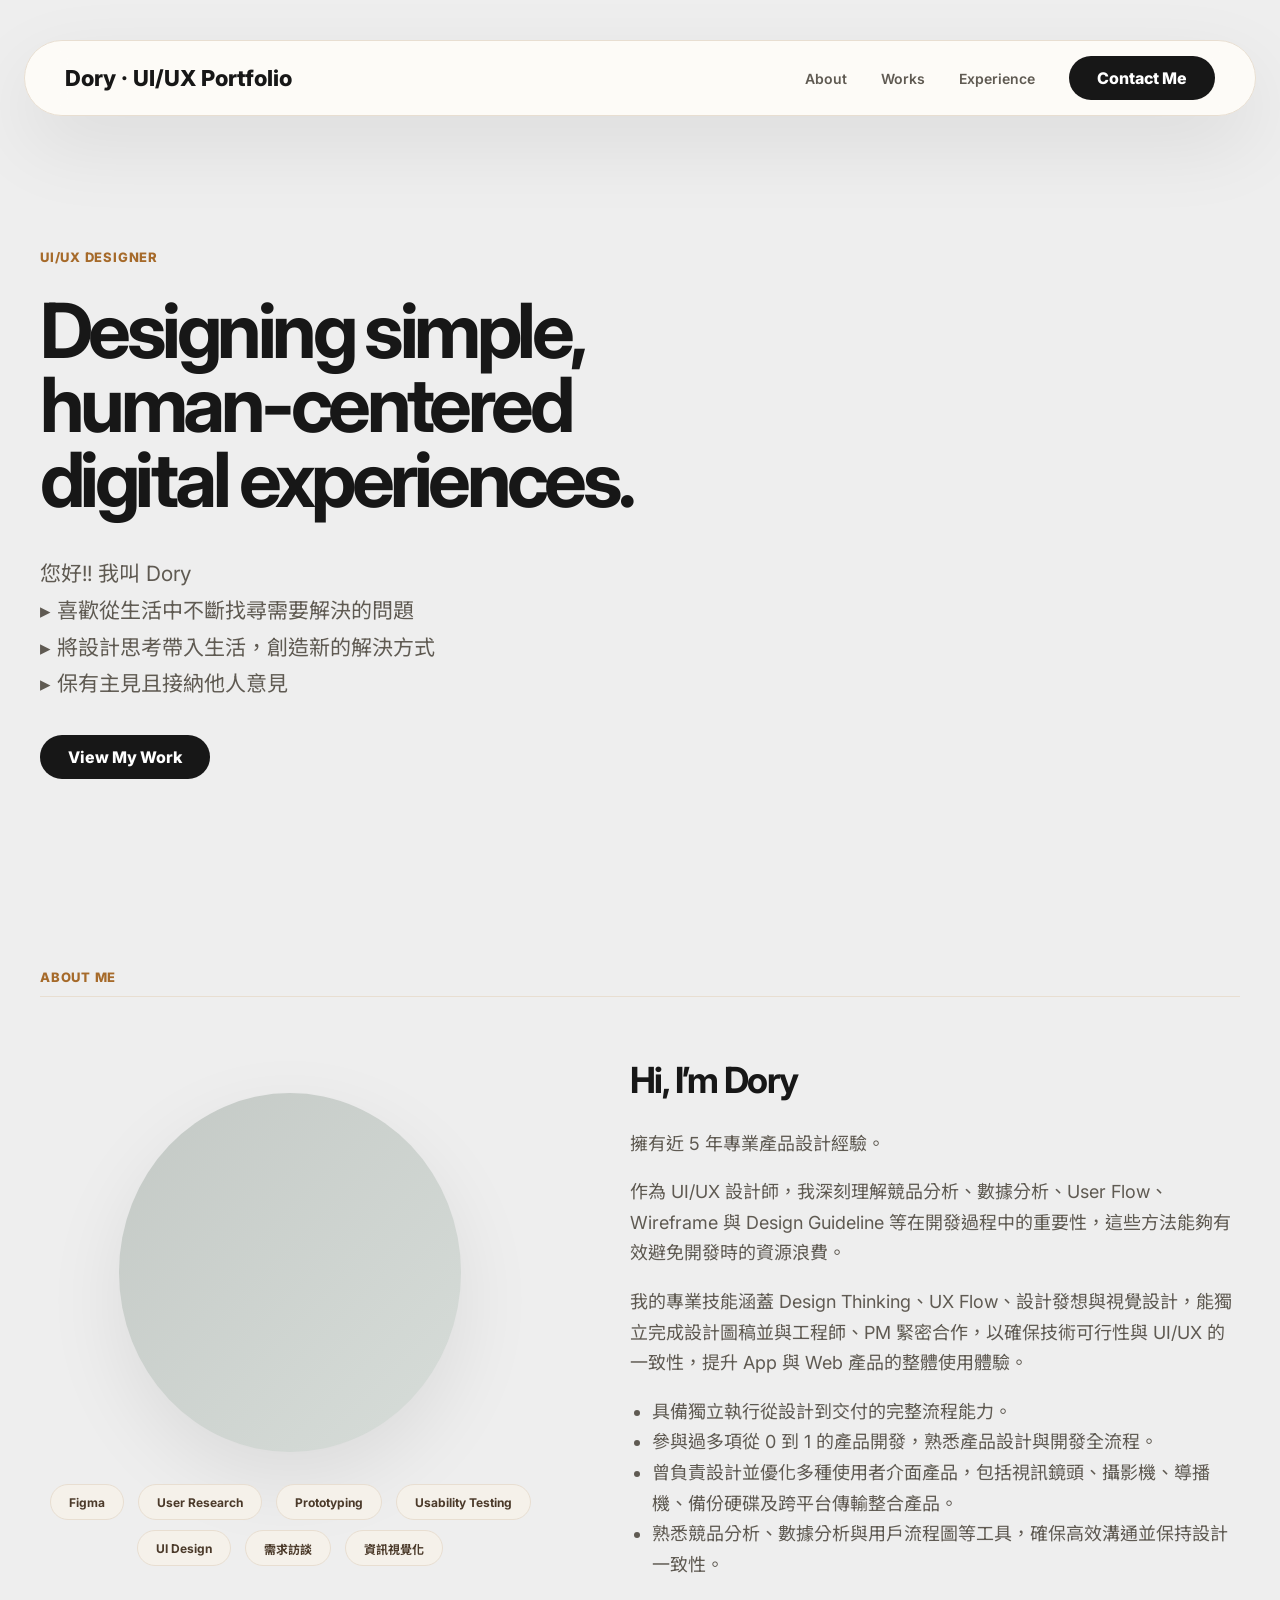
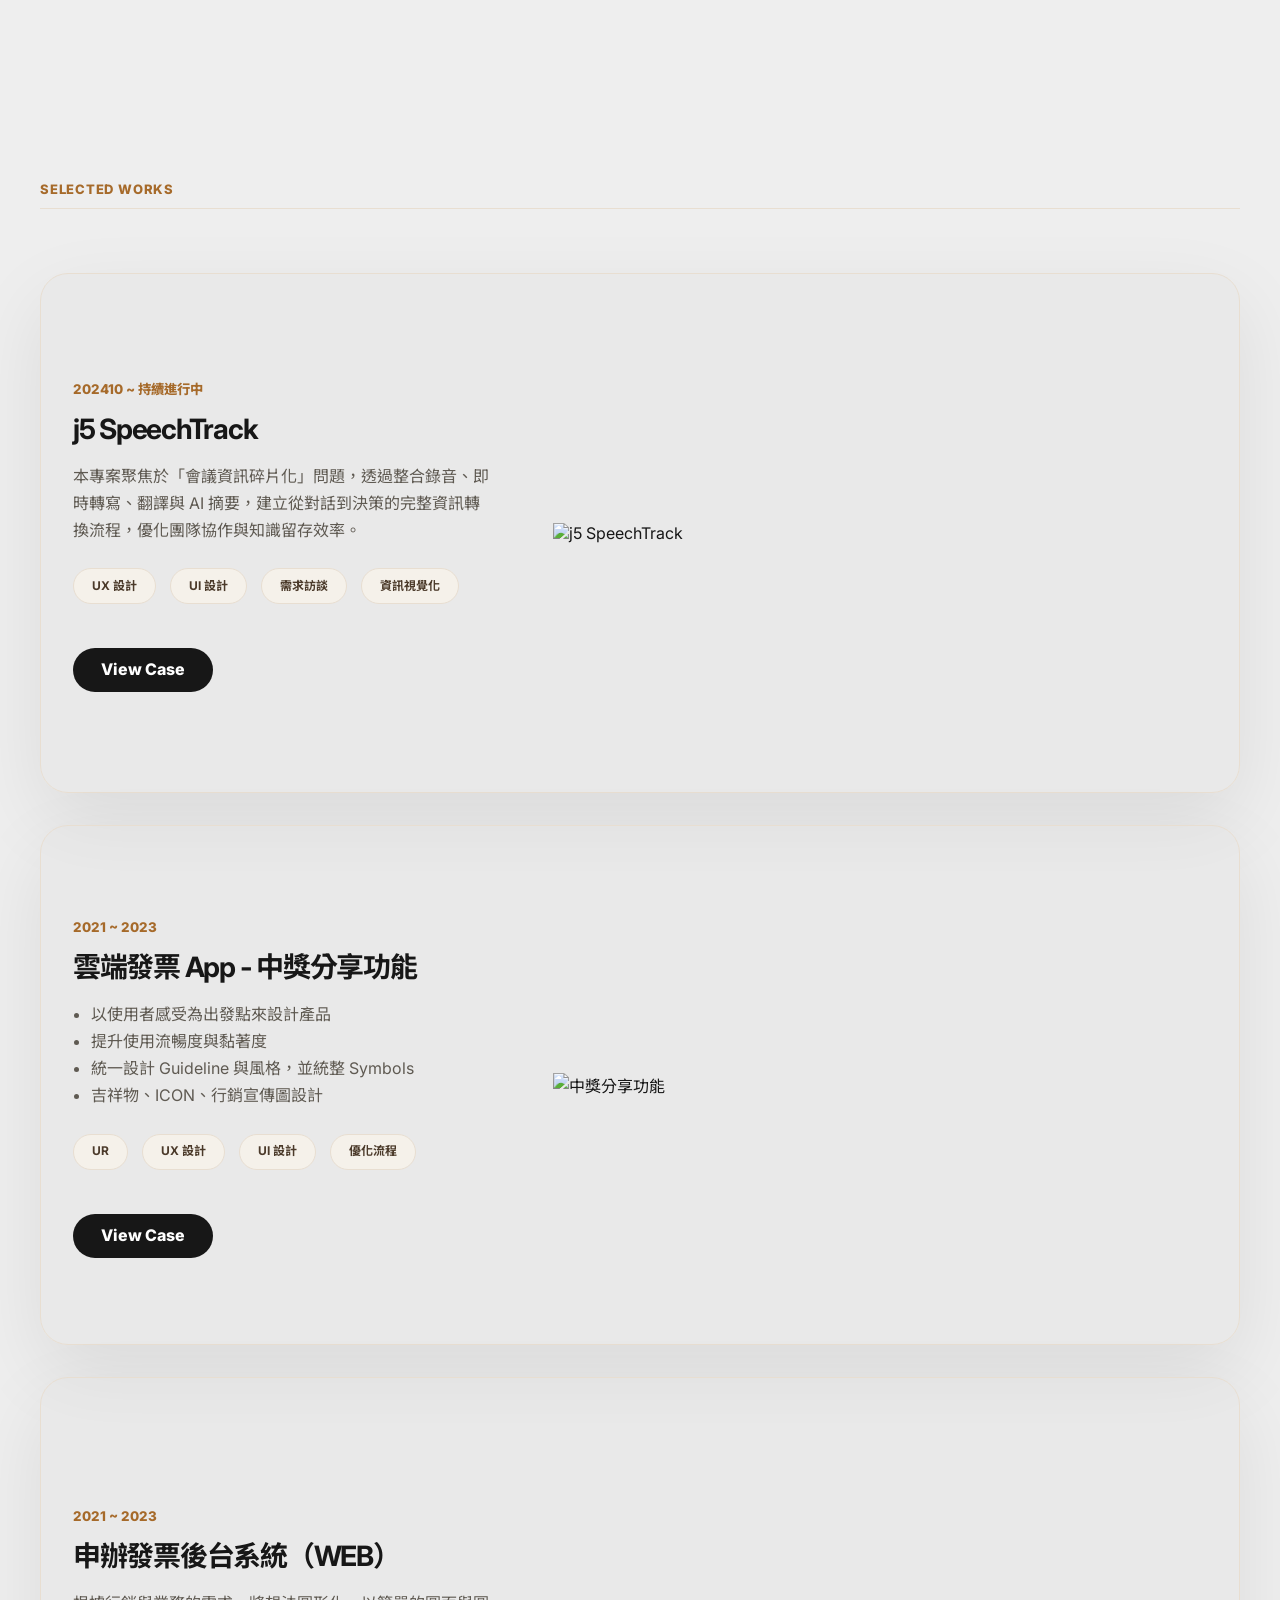
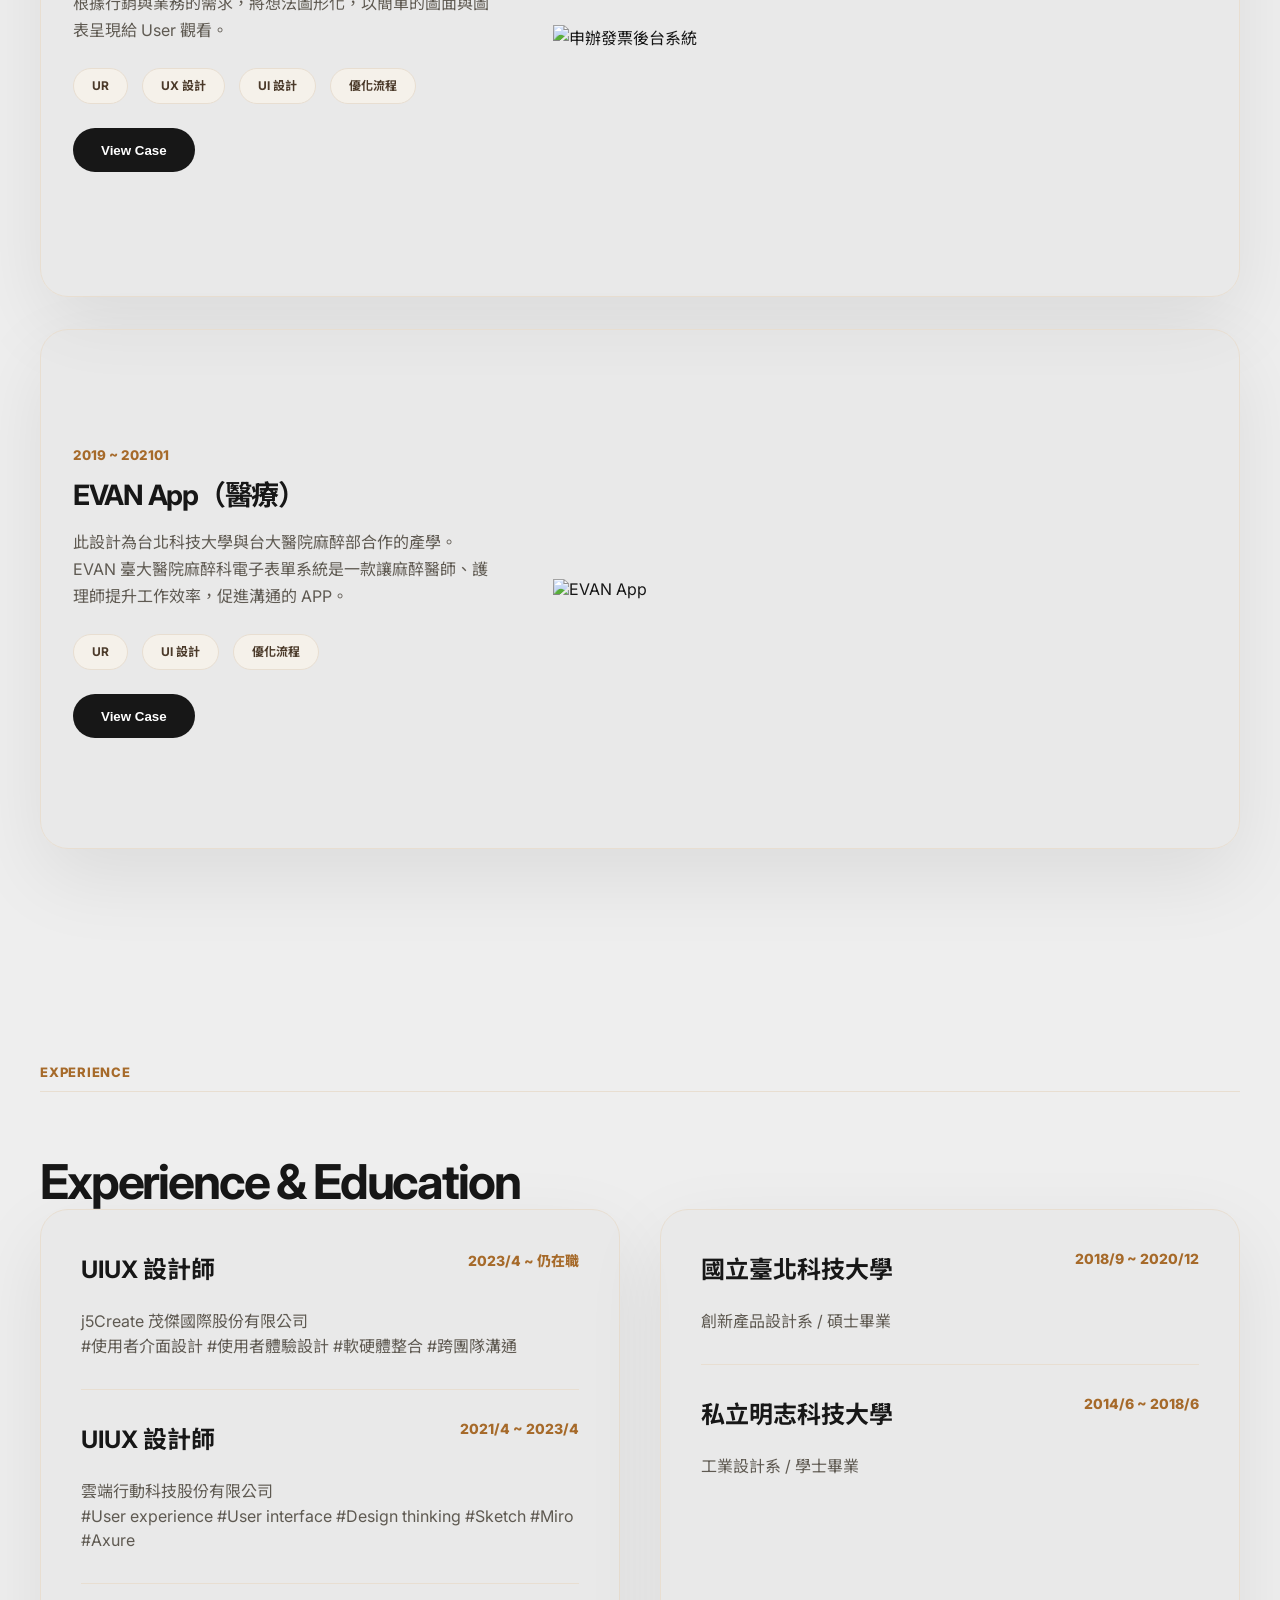
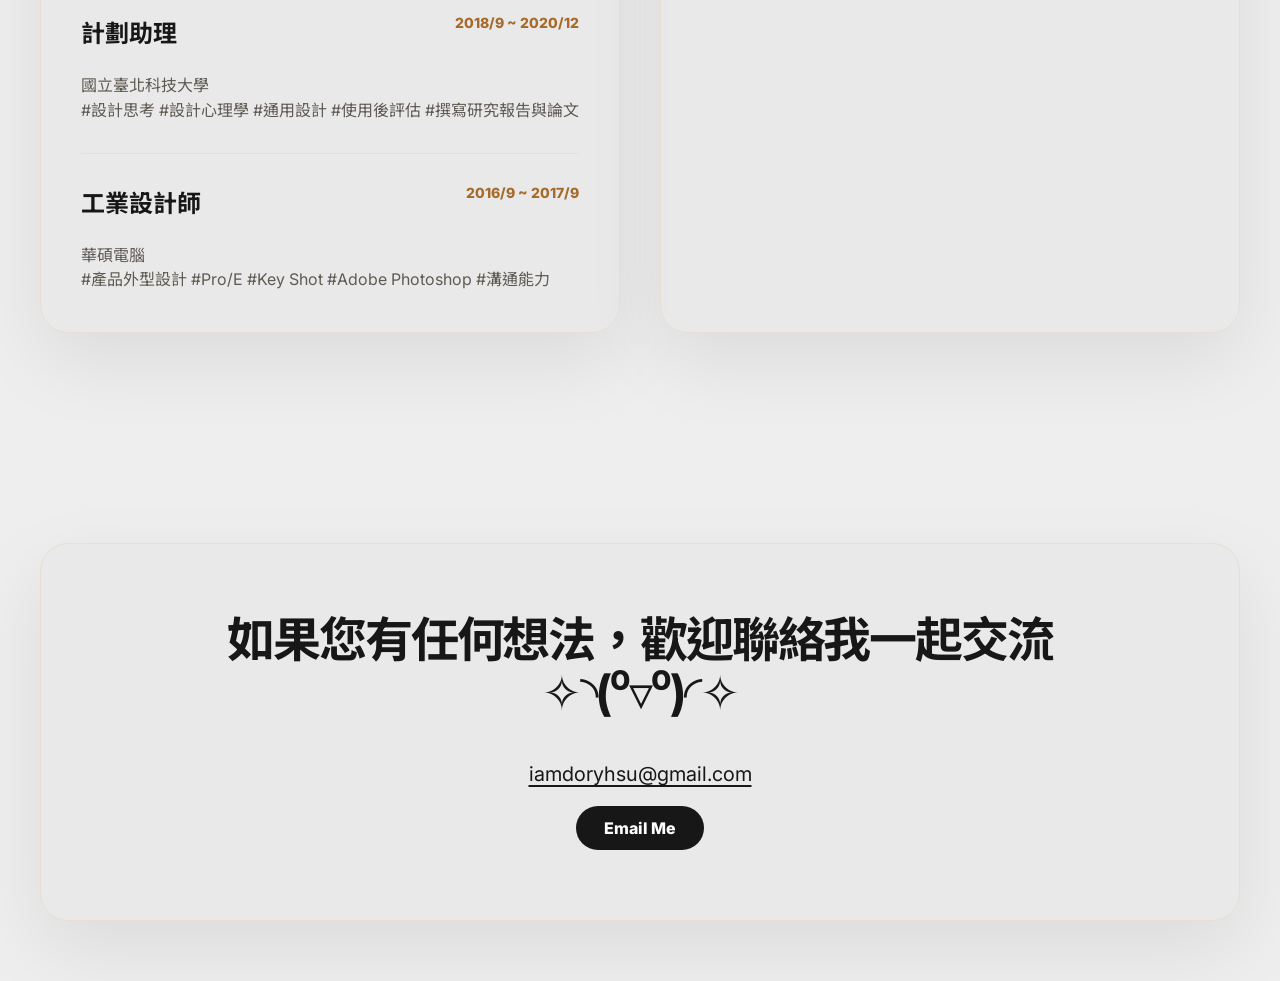
==== index.html @ 57c0f8c2 "Add files via upload" ====
<!doctype html>
<html lang="zh-Hant">
<head>
<meta charset="utf-8">
<meta name="viewport" content="width=device-width,initial-scale=1">
<title>Dory · UI/UX Portfolio</title>
<link rel="preconnect" href="https://fonts.googleapis.com">
<link rel="preconnect" href="https://fonts.gstatic.com" crossorigin>
<link href="https://fonts.googleapis.com/css2?family=Inter:wght@400;500;600;700;800&family=Noto+Sans+TC:wght@400;500;700;800&display=swap" rel="stylesheet">
<link rel="stylesheet" href="styles.css">
</head>
<body>
<header class="header">
  <a class="brand" href="#home">Dory · UI/UX Portfolio</a>
  <nav class="nav">
    <a href="#about">About</a><a href="#works">Works</a><a href="#experience">Experience</a>
  </nav>
  <a class="pill dark" href="#contact">Contact Me</a>
  <button class="menu" aria-label="menu">☰</button>
</header>
<nav class="mobile"><a href="#about">About</a><a href="#works">Works</a><a href="#experience">Experience</a><a href="#contact">Contact</a></nav>

<main id="home">
<section class="hero reveal">
  <p class="eyebrow">UI/UX DESIGNER</p>
  <h1>Designing simple,<br>human-centered<br>digital experiences.</h1>
  <div class="hero-text">
    <p>您好!! 我叫 Dory</p>
    <p>▸ 喜歡從生活中不斷找尋需要解決的問題</p>
    <p>▸ 將設計思考帶入生活，創造新的解決方式</p>
    <p>▸ 保有主見且接納他人意見</p>
  </div>
  <a
  class="pill dark"
  href="https://drive.google.com/file/d/1BA7IPoGtO9L61Ewpaqg0_reJHfN86MoM/view?usp=sharing"
  target="_blank"
  rel="noopener noreferrer"
>
  View My Work
</a>
</section>

<section id="about" class="section reveal">
  <div class="line"><span>ABOUT ME</span></div>
  <div class="about">
    <aside>
      <div class="avatar">
      <img src=images/me.png alt="me">
      </div>
      <div class="chips">
        <span>Figma</span><span>User Research</span><span>Prototyping</span><span>Usability Testing</span><span>UI Design</span><span>需求訪談</span><span>資訊視覺化</span>
      </div>
    </aside>
    <article>
      <h2>Hi, I’m Dory</h2>
      <p>擁有近 5 年專業產品設計經驗。</p>
      <p>作為 UI/UX 設計師，我深刻理解競品分析、數據分析、User Flow、Wireframe 與 Design Guideline 等在開發過程中的重要性，這些方法能夠有效避免開發時的資源浪費。</p>
      <p>我的專業技能涵蓋 Design Thinking、UX Flow、設計發想與視覺設計，能獨立完成設計圖稿並與工程師、PM 緊密合作，以確保技術可行性與 UI/UX 的一致性，提升 App 與 Web 產品的整體使用體驗。</p>
      <ul>
        <li>具備獨立執行從設計到交付的完整流程能力。</li>
        <li>參與過多項從 0 到 1 的產品開發，熟悉產品設計與開發全流程。</li>
        <li>曾負責設計並優化多種使用者介面產品，包括視訊鏡頭、攝影機、導播機、備份硬碟及跨平台傳輸整合產品。</li>
        <li>熟悉競品分析、數據分析與用戶流程圖等工具，確保高效溝通並保持設計一致性。</li>
      </ul>
    </article>
  </div>
</section>

<section id="works" class="section reveal">
  <div class="line"><span>SELECTED WORKS</span></div>
  <article class="project" data-title="j5 SpeechTrack">
    <div><small>202410 ~ 持續進行中</small><h2>j5 SpeechTrack</h2><p>本專案聚焦於「會議資訊碎片化」問題，透過整合錄音、即時轉寫、翻譯與 AI 摘要，建立從對話到決策的完整資訊轉換流程，優化團隊協作與知識留存效率。</p><div class="chips mini"><span>UX 設計</span><span>UI 設計</span><span>需求訪談</span><span>資訊視覺化</span></div><a class="pill dark view-case-link" href="speechtrack_project1/index.html">View Case</a></div>
  
     <img src='images/Mask group.png' alt="j5 SpeechTrack">
    </div>
  </article>
  <article class="project" data-title="雲端發票 App - 中獎分享功能">
    <div><small>2021 ~ 2023</small><h2>雲端發票 App - 中獎分享功能</h2><ul><li>以使用者感受為出發點來設計產品</li><li>提升使用流暢度與黏著度</li><li>統一設計 Guideline 與風格，並統整 Symbols</li><li>吉祥物、ICON、行銷宣傳圖設計</li></ul><div class="chips mini"><span>UR</span><span>UX 設計</span><span>UI 設計</span><span>優化流程</span></div><a class="pill dark view-case-link" href="project2/index.html">View Case</a></div>
  
     <img src='images/Mask group-1.png' alt="中獎分享功能">
    </div>
  </article>
  <article class="project" data-title="申辦發票後台系統（WEB）">
    <div><small>2021 ~ 2023</small><h2>申辦發票後台系統（WEB）</h2><p>根據行銷與業務的需求，將想法圖形化，以簡單的圖面與圖表呈現給 User 觀看。</p><div class="chips mini"><span>UR</span><span>UX 設計</span><span>UI 設計</span><span>優化流程</span></div><button class="pill dark case">View Case</button></div>

     <img src='images/Mask group-3.png' alt="申辦發票後台系統">
    </div>
  </article>
  <article class="project" data-title="EVAN App（醫療）">
    <div><small>2019 ~ 202101</small><h2>EVAN App（醫療）</h2><p>此設計為台北科技大學與台大醫院麻醉部合作的產學。EVAN 臺大醫院麻醉科電子表單系統是一款讓麻醉醫師、護理師提升工作效率，促進溝通的 APP。</p><div class="chips mini"><span>UR</span><span>UI 設計</span><span>優化流程</span></div><button class="pill dark case">View Case</button></div>
    
     <img src='images/Mask group-2.png' alt="EVAN App">
  </div>
  </article>
</section>

<section id="experience" class="section reveal">
  <div class="line"><span>EXPERIENCE</span></div>
  <h2>Experience & Education</h2>
  <div class="exp-grid">
    <div class="card">
      <div class="item"><b>UIUX 設計師</b><em>2023/4 ~ 仍在職</em><p>j5Create 茂傑國際股份有限公司<br>#使用者介面設計 #使用者體驗設計 #軟硬體整合 #跨團隊溝通</p></div>
      <div class="item"><b>UIUX 設計師</b><em>2021/4 ~ 2023/4</em><p>雲端行動科技股份有限公司<br>#User experience #User interface #Design thinking #Sketch #Miro #Axure</p></div>
      <div class="item"><b>計劃助理</b><em>2018/9 ~ 2020/12</em><p>國立臺北科技大學<br>#設計思考 #設計心理學 #通用設計 #使用後評估 #撰寫研究報告與論文</p></div>
      <div class="item"><b>工業設計師</b><em>2016/9 ~ 2017/9</em><p>華碩電腦<br>#產品外型設計 #Pro/E #Key Shot #Adobe Photoshop #溝通能力</p></div>
    </div>
    <div class="card">
      <div class="item"><b>國立臺北科技大學</b><em>2018/9 ~ 2020/12</em><p>創新產品設計系 / 碩士畢業</p></div>
      <div class="item"><b>私立明志科技大學</b><em>2014/6 ~ 2018/6</em><p>工業設計系 / 學士畢業</p></div>
    </div>
  </div>
</section>

<section id="contact" class="contact reveal">
  <h2>如果您有任何想法，歡迎聯絡我一起交流 ✧◝(⁰▿⁰)◜✧</h2>
  <p><a href="mailto:iamdoryhsu@gmail.com">iamdoryhsu@gmail.com</a></p>
  <a class="pill dark" href="mailto:iamdoryhsu@gmail.com">Email Me</a>
</section>
</main>

<button class="top" aria-label="Back to top">↑</button>
<script src="script.js"></script>
</body>
</html>
---- styles.css ----
* {
  box-sizing: border-box;
}

html {
  scroll-behavior: smooth;
}

body {
  margin: 0;
  color: #171717;
  font-family: Inter, 'Noto Sans TC', system-ui, sans-serif;

  /* PC 版：使用整張背景圖 */
  background-image: url("images/background.png");
  background-size: 100% auto;
  background-position: top center;
  background-repeat: no-repeat;
  background-color: #eeeeee;
}

/* 關掉原本用 CSS 做的假背景 */
body::before,
body::after {
  display: none;
}

a {
  text-decoration: none;
  color: inherit;
}

.header {
  position: sticky;
  top: 24px;
  z-index: 10;
  width: min(1280px, calc(100% - 48px));
  height: 76px;
  margin: 40px auto 0;
  padding: 0 40px;
  display: flex;
  align-items: center;
  gap: 34px;
  border: 1px solid #e8ded1;
  border-radius: 999px;
  background: rgba(255, 253, 249, 0.88);
  backdrop-filter: blur(18px);
  box-shadow: 0 28px 80px rgba(0, 0, 0, 0.08);
}

.brand {
  margin-right: auto;
  font-size: 22px;
  font-weight: 800;
}

.nav {
  display: flex;
  gap: 34px;
  color: #5f5a52;
  font-size: 14px;
  font-weight: 600;
}

.nav a:hover {
  color: #a66a2a;
}

.pill {
  display: inline-flex;
  align-items: center;
  justify-content: center;
  min-height: 44px;
  padding: 0 28px;
  border: 0;
  border-radius: 999px;
  font-weight: 800;
  cursor: pointer;
  transition: 0.2s;
}

.pill:hover {
  transform: translateY(-2px);
  box-shadow: 0 14px 30px rgba(0, 0, 0, 0.16);
}

.dark {
  background: #171717;
  color: white;
}

.light {
  background: #fffdf9;
  color: #171717;
  border: 1px solid #e8ded1;
}

.menu {
  display: none;
}

.mobile {
  display: none;
}

main {
  width: min(1200px, calc(100% - 48px));
  margin: 0 auto;
}

.hero {
  position: relative;
  min-height: 760px;
  padding: 120px 0 80px;
  overflow: hidden;
}

.wash {
  position: absolute;
  border-radius: 50%;
  filter: blur(8px);
  opacity: 0.55;
  pointer-events: none;
}

.blue {
  width: 720px;
  height: 520px;
  right: -260px;
  top: 0;
  background:
    radial-gradient(circle at 35% 35%, #00a6ff, transparent 60%),
    radial-gradient(circle at 60% 60%, #4cc9f0, transparent 65%);
}

.eyebrow,
.line span {
  color: #a66a2a;
  font-size: 13px;
  font-weight: 800;
  letter-spacing: 0.06em;
}

h1 {
  margin: 28px 0 42px;
  font-size: clamp(54px, 7vw, 76px);
  line-height: 0.98;
  letter-spacing: -0.06em;
}

h2 {
  margin: 0;
  font-size: clamp(34px, 4vw, 48px);
  line-height: 1.1;
  letter-spacing: -0.045em;
}

.hero-text {
  max-width: 640px;
  margin-bottom: 34px;
  color: #5f5a52;
  font-size: 21px;
  line-height: 1.55;
}

.hero-text p {
  margin: 0 0 4px;
}

.section {
  padding: 90px 0;
}

.line {
  border-bottom: 1px solid #e8ded1;
  margin-bottom: 64px;
  padding-bottom: 10px;
}

.about {
  display: grid;
  grid-template-columns: 500px 1fr;
  gap: 90px;
  align-items: center;
}

.avatar {
  width: 342px;
  height: 359px;
  margin: 0 auto 32px;
  display: grid;
  place-items: center;
  border:none;
  border-radius: 50%;
  overflow: hidden;
  background:
    linear-gradient(135deg, rgba(23, 23, 23, 0.1), rgba(23, 23, 23, 0)),
    #d7ddd9;
  box-shadow: 0 28px 80px rgba(0, 0, 0, 0.08);
  color: #5f5a52;
  font-weight: 800;
}

.avatar img {
  width: 100%;
  height: 100%;
  object-fit: cover;
  display: block;
}

.chips {
  display: flex;
  flex-wrap: wrap;
  gap: 10px 14px;
  justify-content: center;
}

.chips.mini {
  justify-content: flex-start;
  margin: 24px 0;
}

.chips span {
  min-height: 36px;
  display: inline-flex;
  align-items: center;
  justify-content: center;
  padding: 0 18px;
  border: 1px solid #e8ded1;
  border-radius: 999px;
  background: #f5f1ea;
  color: #4b3a2a;
  font-size: 12px;
  font-weight: 700;
}

.about article {
  color: #5f5a52;
  font-size: 18px;
  line-height: 1.7;
}

.about h2 {
  color: #171717;
  margin-bottom: 28px;
  font-size: 36px;
}

.about ul {
  padding-left: 22px;
}

.project {
  display: grid;
  grid-template-columns: 420px 1fr;
  gap: 60px;
  align-items: center;
  min-height: 520px;
  margin-bottom: 32px;
  padding: 32px;
  border: 1px solid #e8ded1;
  border-radius: 28px;
  background: rgba(223, 223, 223, 0.35);
  box-shadow: 0 28px 80px rgba(0, 0, 0, 0.08);
}

.project div:first-child {
  color: #5f5a52;
  line-height: 1.7;
}

.project h2 {
  color: #171717;
  font-size: 28px;
  margin: 12px 0 18px;
}

.project small {
  color: #a66a2a;
  font-weight: 800;
}

.project ul {
  padding-left: 18px;
}

.visual {
  min-height: 456px;
  display: grid;
  place-items: center;
  border-radius: 18px;
  overflow: hidden;
  color: white;
  font-size: 28px;
  font-weight: 800;
  text-align: center;
  padding: 40px;
}

.v1 {
  background:
    linear-gradient(135deg, rgba(0, 0, 0, 0.8), rgba(0, 0, 0, 0.2)),
    repeating-linear-gradient(90deg, #222, #222 80px, #333 80px, #333 160px);
}

.v2 {
  background:
    linear-gradient(135deg, rgba(0, 0, 0, 0.18), rgba(0, 0, 0, 0.5)),
    radial-gradient(circle, #f2d7c0, #9d7464);
}

.v3 {
  background:
    linear-gradient(135deg, rgba(5, 26, 56, 0.84), rgba(5, 26, 56, 0.4)),
    linear-gradient(45deg, #0b2545, #244c80);
}

.v4 {
  background:
    linear-gradient(135deg, rgba(0, 0, 0, 0.22), rgba(0, 0, 0, 0.58)),
    linear-gradient(45deg, #cfd9d6, #0f766e);
}

.experience h2 {
  margin-bottom: 50px;
}

.exp-grid {
  display: grid;
  grid-template-columns: 1fr 1fr;
  gap: 40px;
}

.card {
  padding: 40px;
  border: 1px solid #e8ded1;
  border-radius: 28px;
  background: rgba(223, 223, 223, 0.35);
  box-shadow: 0 28px 80px rgba(0, 0, 0, 0.08);
}

.item {
  display: grid;
  grid-template-columns: 1fr 130px;
  gap: 24px;
  padding: 0 0 30px;
  margin-bottom: 30px;
  border-bottom: 1px solid #e8ded1;
}

.item:last-child {
  border-bottom: 0;
  margin-bottom: 0;
  padding-bottom: 0;
}

.item b {
  font-size: 24px;
}

.item em {
  color: #a66a2a;
  font-size: 14px;
  font-style: normal;
  font-weight: 800;
  text-align: right;
}

.item p {
  grid-column: 1 / -1;
  margin: 0;
  color: #5f5a52;
  line-height: 1.55;
}

.contact {
  position: relative;
  margin: 120px 0 60px;
  min-height: 362px;
  padding: 70px 90px;
  border: 1px solid #e8ded1;
  border-radius: 28px;
  background: rgba(223, 223, 223, 0.35);
  text-align: center;
  box-shadow: 0 28px 80px rgba(0, 0, 0, 0.08);
}

.contact h2 {
  max-width: 1000px;
  margin: 0 auto 42px;
}

.contact p {
  font-size: 20px;
}

.contact a:not(.pill) {
  text-decoration: underline;
  text-underline-offset: 4px;
}

.top {
  position: fixed;
  right: 28px;
  bottom: 28px;
  z-index: 20;
  width: 48px;
  height: 48px;
  border: 0;
  border-radius: 50%;
  background: #171717;
  color: white;
  font-size: 20px;
  cursor: pointer;
  opacity: 0;
  pointer-events: none;
  transform: translateY(10px);
  transition: 0.2s;
}

.top.visible {
  opacity: 1;
  pointer-events: auto;
  transform: translateY(0);
}

.reveal {
  opacity: 0;
  transform: translateY(26px);
  transition: opacity 0.7s ease, transform 0.7s ease;
}

.reveal.show {
  opacity: 1;
  transform: none;
}

.modal {
  width: min(620px, calc(100% - 32px));
  padding: 42px;
  border: 1px solid #e8ded1;
  border-radius: 28px;
  background: #fffdf9;
  box-shadow: 0 30px 100px rgba(0, 0, 0, 0.25);
}

.modal::backdrop {
  background: rgba(0, 0, 0, 0.38);
  backdrop-filter: blur(4px);
}

.modal h2 {
  margin-bottom: 18px;
}

.modal p:not(.eyebrow) {
  color: #5f5a52;
  line-height: 1.7;
}

.close {
  position: absolute;
  right: 24px;
  top: 18px;
  border: 0;
  background: transparent;
  font-size: 32px;
  cursor: pointer;
}

/* 平板以下：避免桌機背景被裁切太嚴重 */
@media (max-width: 1024px) {
  body {
    background-size: cover;
    background-position: top center;
  }
}

@media (max-width: 980px) {
  .nav,
  .header > .pill {
    display: none;
  }

  .menu {
    display: block;
    width: 44px;
    height: 44px;
    border: 1px solid #e8ded1;
    border-radius: 50%;
    background: #fffdf9;
  }

  .brand {
    font-size: 16px;
  }

  .header {
    height: 64px;
    padding: 0 22px;
  }

  .mobile {
    position: fixed;
    inset: 112px 24px auto;
    z-index: 9;
    display: grid;
    gap: 8px;
    padding: 18px;
    border: 1px solid #e8ded1;
    border-radius: 22px;
    background: #fffdf9;
    box-shadow: 0 28px 80px rgba(0, 0, 0, 0.08);
    opacity: 0;
    pointer-events: none;
    transform: translateY(-12px);
    transition: 0.2s;
  }

  .mobile.open {
    opacity: 1;
    pointer-events: auto;
    transform: none;
  }

  .mobile a {
    padding: 14px 16px;
    border-radius: 14px;
    color: #5f5a52;
    font-weight: 800;
  }

  main {
    width: min(100% - 32px, 720px);
  }

  .hero {
    min-height: auto;
    padding-top: 80px;
  }

  .about,
  .project,
  .exp-grid {
    grid-template-columns: 1fr;
  }

  .visual {
    min-height: 320px;
  }

  .item {
    display: block;
  }

  .item em {
    display: block;
    text-align: left;
    margin-top: 10px;
  }
}

/* 手機版：改用漸層背景，不使用桌機整張圖 */
@media (max-width: 768px) {
  body {
    background-image:
      radial-gradient(circle at 88% 6%, rgba(0, 166, 255, 0.42), transparent 32%),
      radial-gradient(circle at 12% 78%, rgba(255, 138, 61, 0.36), transparent 34%),
      radial-gradient(circle at 90% 96%, rgba(120, 180, 160, 0.22), transparent 28%),
      linear-gradient(to bottom, #eeeeee 0%, #f4f4f4 45%, #eeeeee 100%);
    background-size: cover;
    background-position: center top;
    background-repeat: no-repeat;
    background-color: #eeeeee;
  }
}

@media (max-width: 640px) {
  h1 {
    font-size: 46px;
  }

  .hero-text {
    font-size: 17px;
  }

  .section {
    padding: 64px 0;
  }

  .avatar {
    width: 260px;
    height: 276px;
  }

  .project,
  .card,
  .contact {
    padding: 24px;
  }

  .contact {
    margin-bottom: 90px;
  }
}



/* 圖片統一不要超出容器 */
img {
  max-width: 100%;
  height: auto;
  display: block;
}

/* About me 頭像圖片 */
.avatar {
  overflow: hidden;
}

.avatar img {
  width: 100%;
  height: 100%;
  object-fit: cover;
  object-position: center center;
}

/* 作品區圖片容器 */
.visual {
  overflow: hidden;
}

/* 如果 .visual 裡面有放 img，讓圖片填滿但不要變形 */
.visual img,
.project-visual img {
  width: 100%;
  height: 100%;
  object-fit: cover;
  object-position: center center;
  display: block;
}

/* Mobile 圖片修正 */
@media (max-width: 768px) {
  .avatar {
    width: 240px;
    height: 250px;
    margin: 0 auto 28px;
  }

  .avatar img {
    width: 100%;
    height: 100%;
    object-fit: cover;
    object-position: center center;
  }

  .visual,
  .project-visual {
    width: 100%;
    min-height: 240px;
    max-height: 320px;
  }

  .visual img,
  .project-visual img {
    width: 100%;
    height: 100%;
    object-fit: cover;
    object-position: center center;
  }
}

/* Pagination version: View Case becomes a normal page link */
.view-case-link {
  margin-top: 20px;
}

/* Modal disabled in pagination version */
.modal {
  display: none;
}
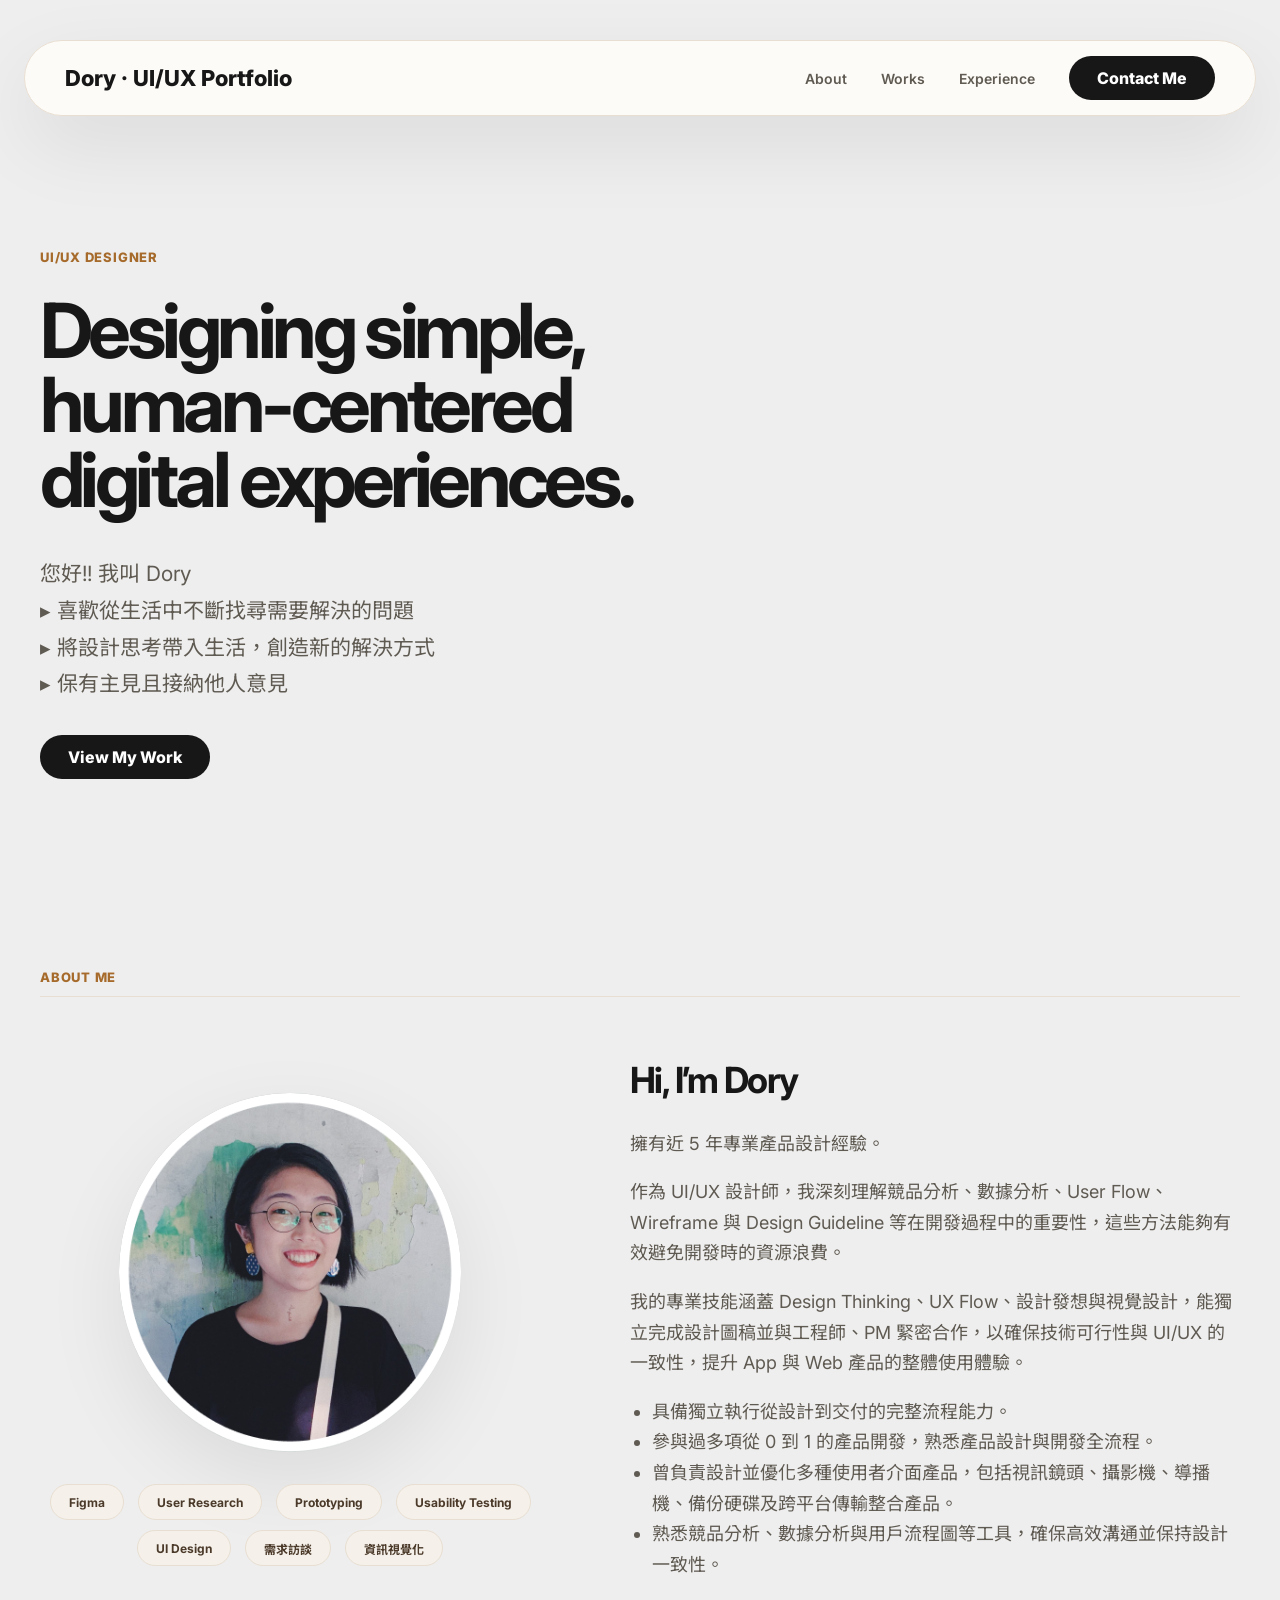
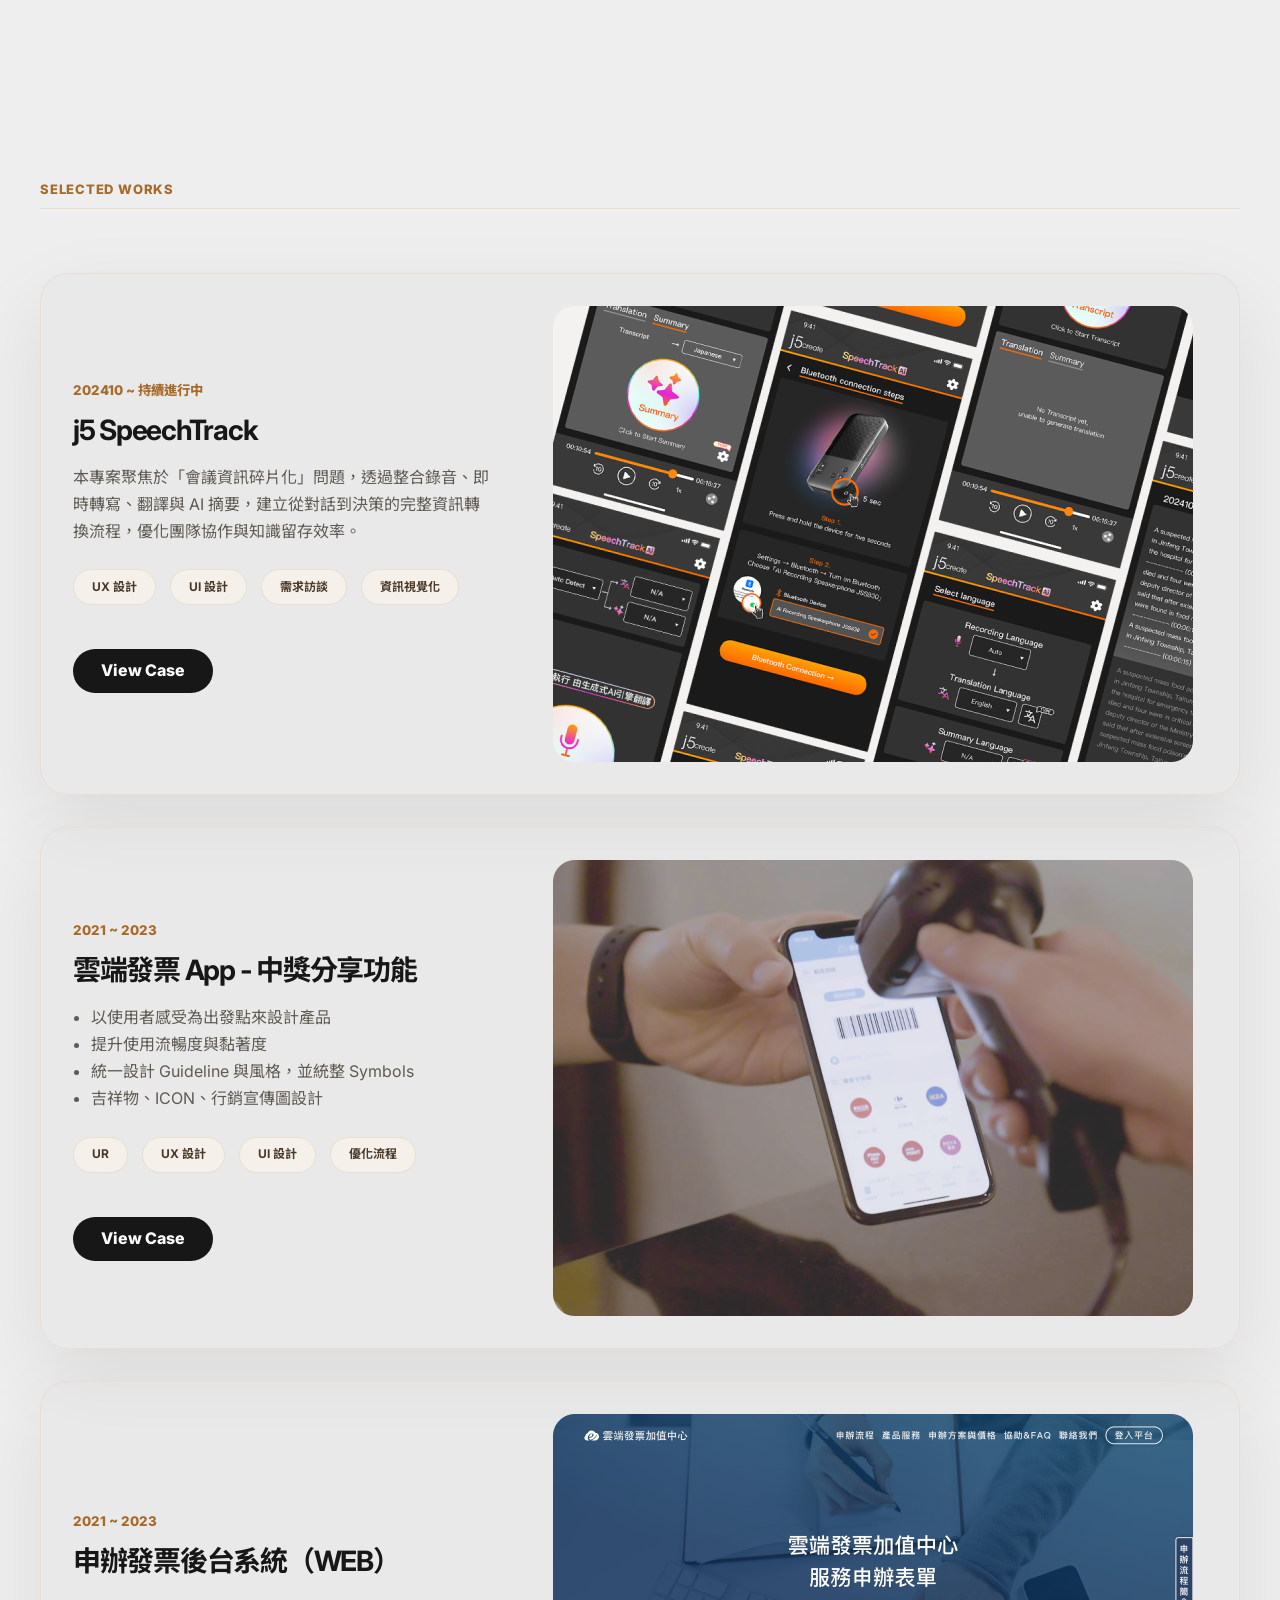
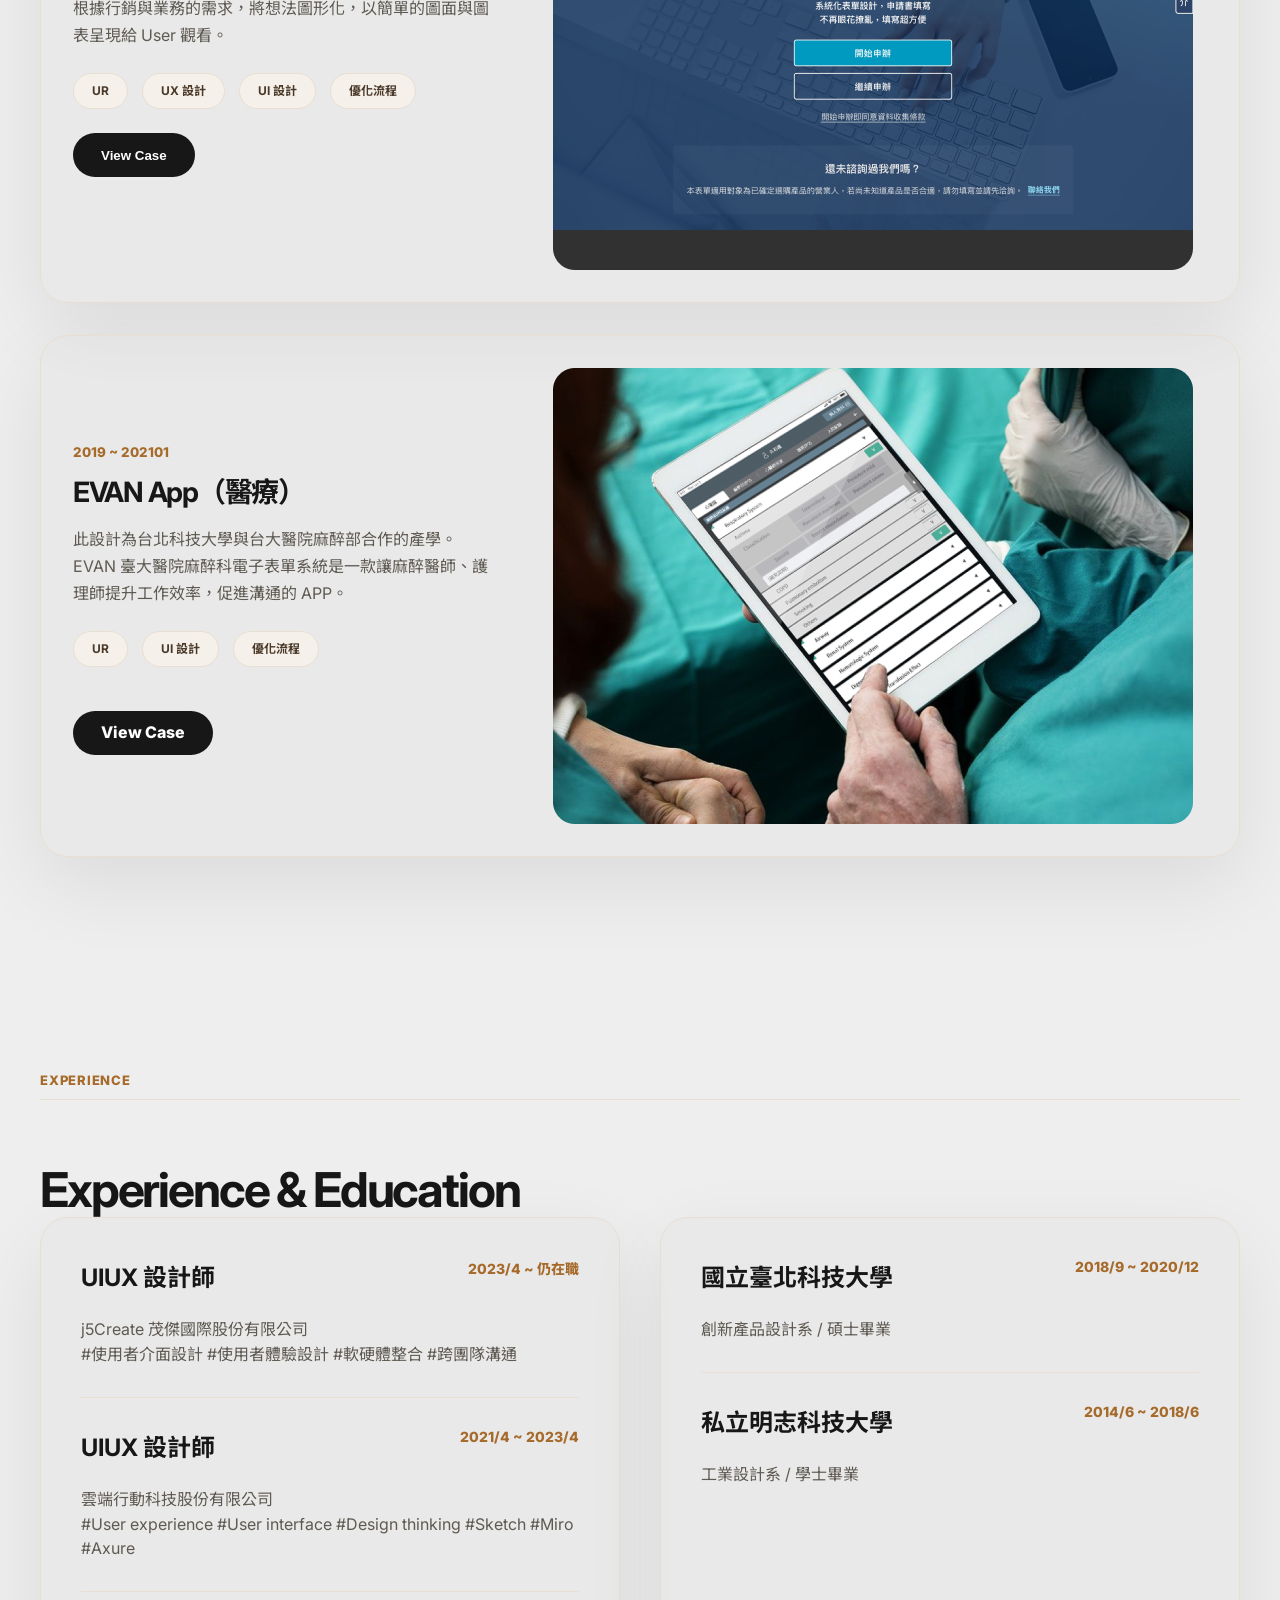
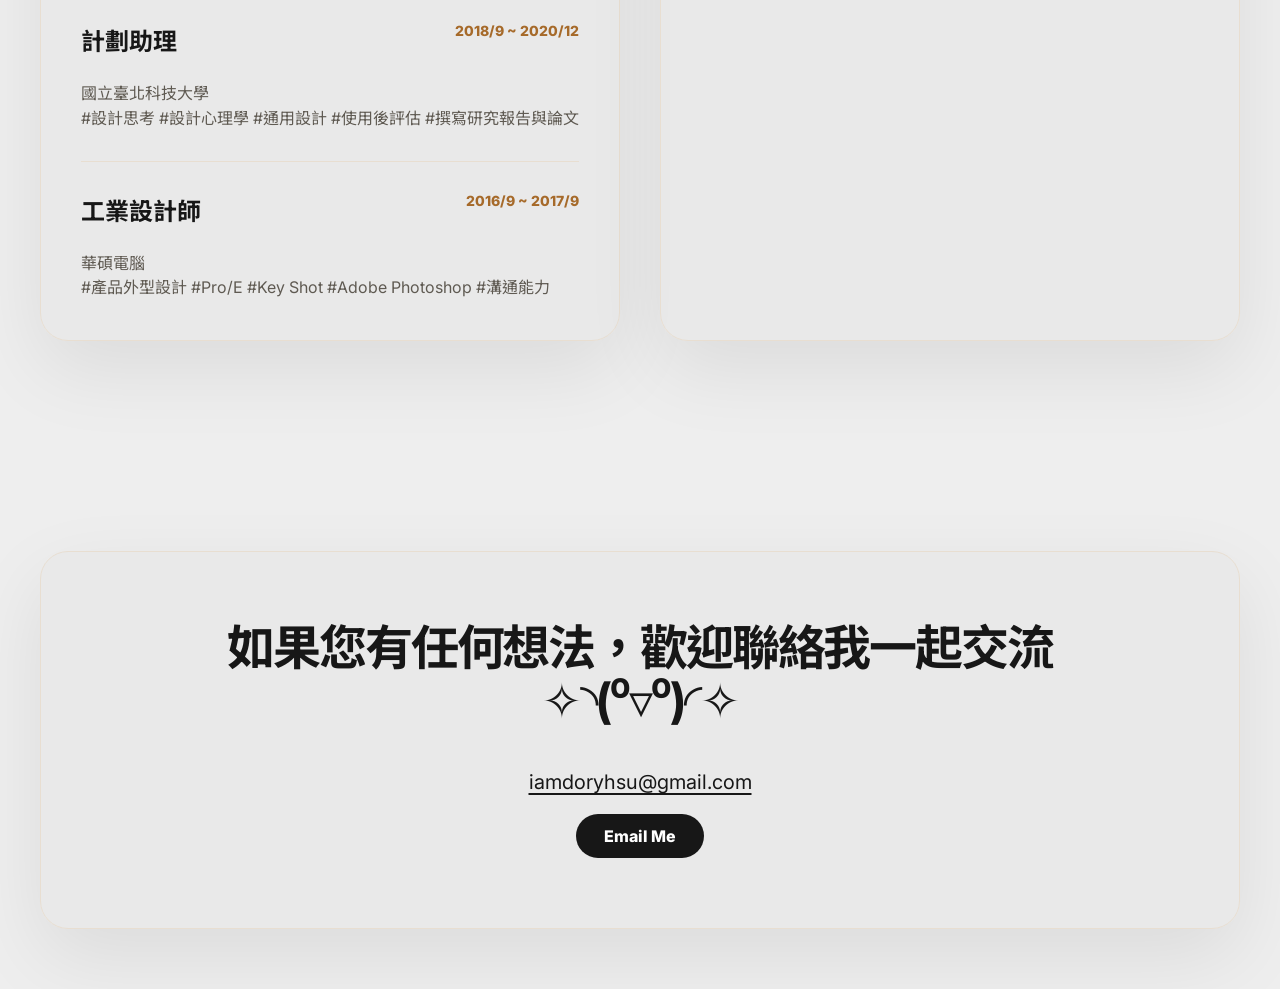
==== commit e4c7009f: "Add files via upload" ====
--- a/index.html
+++ b/index.html
@@ -87,7 +87,7 @@
     </div>
   </article>
   <article class="project" data-title="EVAN App（醫療）">
-    <div><small>2019 ~ 202101</small><h2>EVAN App（醫療）</h2><p>此設計為台北科技大學與台大醫院麻醉部合作的產學。EVAN 臺大醫院麻醉科電子表單系統是一款讓麻醉醫師、護理師提升工作效率，促進溝通的 APP。</p><div class="chips mini"><span>UR</span><span>UI 設計</span><span>優化流程</span></div><button class="pill dark case">View Case</button></div>
+    <div><small>2019 ~ 202101</small><h2>EVAN App（醫療）</h2><p>此設計為台北科技大學與台大醫院麻醉部合作的產學。EVAN 臺大醫院麻醉科電子表單系統是一款讓麻醉醫師、護理師提升工作效率，促進溝通的 APP。</p><div class="chips mini"><span>UR</span><span>UI 設計</span><span>優化流程</span></div><a class="pill dark view-case-link" href="project4/index.html">View Case</a></div>
     
      <img src='images/Mask group-2.png' alt="EVAN App">
   </div>
--- a/styles.css
+++ b/styles.css
@@ -680,3 +680,31 @@
 .modal {
   display: none;
 }
+
+/* =========================================================
+   Header：往下滑隱藏、往上滑顯示
+   ========================================================= */
+.header {
+  transition:
+    transform 0.35s cubic-bezier(0.22, 1, 0.36, 1),
+    opacity 0.28s ease;
+  will-change: transform, opacity;
+}
+
+.header.header-hidden {
+  transform: translateY(calc(-100% - 80px));
+  opacity: 0;
+  pointer-events: none;
+}
+
+@media (max-width: 980px) {
+  .header.header-hidden {
+    transform: translateY(calc(-100% - 60px));
+  }
+}
+
+@media (prefers-reduced-motion: reduce) {
+  .header {
+    transition: none;
+  }
+}
